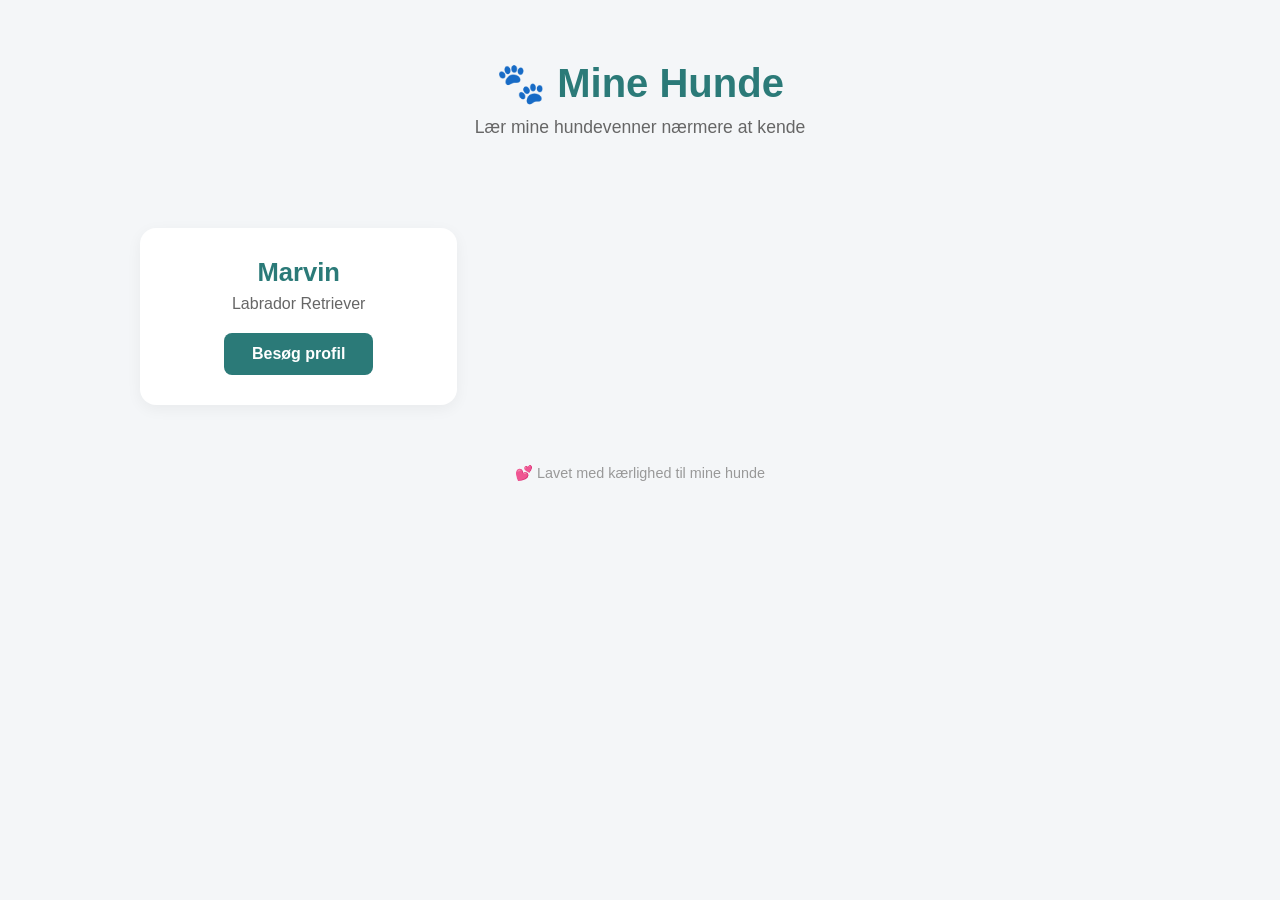
==== index.html @ 88247cbe "Add homepage with link to Marvin profile" ====
<!DOCTYPE html>
<html lang="da">
<head>
    <meta charset="UTF-8">
    <meta name="viewport" content="width=device-width, initial-scale=1.0">
    <title>Mine Hunde</title>
    <style>
        :root {
            --bg-color: #f4f6f8;
            --card-bg: #ffffff;
            --text-color: #333333;
            --accent-color: #2b7a78;
            --btn-text: #ffffff;
        }

        * {
            margin: 0;
            padding: 0;
            box-sizing: border-box;
        }

        body {
            font-family: -apple-system, BlinkMacSystemFont, "Segoe UI", Roboto, Helvetica, Arial, sans-serif;
            background-color: var(--bg-color);
            color: var(--text-color);
            padding: 20px;
            min-height: 100vh;
        }

        .container {
            max-width: 1000px;
            margin: 0 auto;
        }

        header {
            text-align: center;
            margin-bottom: 50px;
            padding: 40px 20px;
        }

        header h1 {
            font-size: 2.5rem;
            margin-bottom: 10px;
            color: var(--accent-color);
        }

        header p {
            font-size: 1.1rem;
            color: #666666;
        }

        .dogs-grid {
            display: grid;
            grid-template-columns: repeat(auto-fill, minmax(300px, 1fr));
            gap: 24px;
            margin-bottom: 40px;
        }

        .dog-card {
            background: var(--card-bg);
            border-radius: 16px;
            box-shadow: 0 4px 15px rgba(0, 0, 0, 0.05);
            overflow: hidden;
            transition: transform 0.2s ease, box-shadow 0.2s ease;
            text-decoration: none;
            color: inherit;
        }

        .dog-card:hover {
            transform: translateY(-8px);
            box-shadow: 0 8px 25px rgba(0, 0, 0, 0.1);
        }

        .dog-card-content {
            padding: 30px 24px;
            text-align: center;
        }

        .dog-card h2 {
            font-size: 1.6rem;
            margin-bottom: 8px;
            color: var(--accent-color);
        }

        .dog-card p {
            color: #666666;
            font-size: 1rem;
            margin-bottom: 20px;
        }

        .dog-card-btn {
            display: inline-block;
            background-color: var(--accent-color);
            color: var(--btn-text);
            padding: 12px 28px;
            border-radius: 8px;
            font-weight: bold;
            text-decoration: none;
            transition: background-color 0.2s ease;
        }

        .dog-card-btn:hover {
            background-color: #1f5854;
        }

        footer {
            text-align: center;
            padding: 20px;
            color: #999999;
            font-size: 0.9rem;
        }

        @media (max-width: 600px) {
            header h1 {
                font-size: 2rem;
            }

            .dogs-grid {
                grid-template-columns: 1fr;
            }
        }
    </style>
</head>
<body>
    <div class="container">
        <header>
            <h1>🐾 Mine Hunde</h1>
            <p>Lær mine hundevenner nærmere at kende</p>
        </header>

        <div class="dogs-grid">
            <a href="Marvin" class="dog-card">
                <div class="dog-card-content">
                    <h2>Marvin</h2>
                    <p>Labrador Retriever</p>
                    <span class="dog-card-btn">Besøg profil</span>
                </div>
            </a>
        </div>

        <footer>
            <p>💕 Lavet med kærlighed til mine hunde</p>
        </footer>
    </div>
</body>
</html>
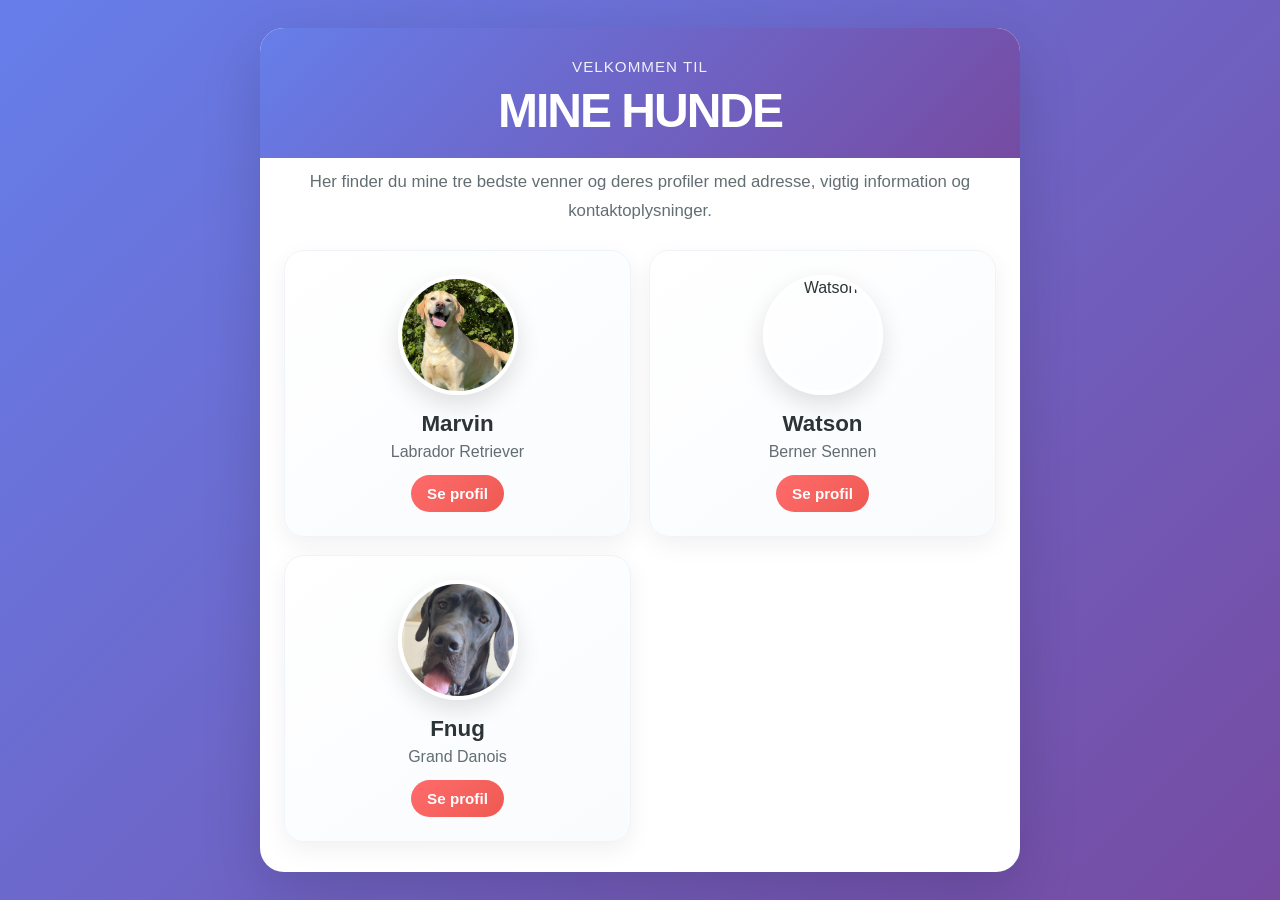
==== commit 240e0c10: "Added Fnug's profile page with updated information, including a new image, name, breed, and birthday" ====
--- a/index.html
+++ b/index.html
@@ -4,143 +4,54 @@
     <meta charset="UTF-8">
     <meta name="viewport" content="width=device-width, initial-scale=1.0">
     <title>Mine Hunde</title>
-    <style>
-        :root {
-            --bg-color: #f4f6f8;
-            --card-bg: #ffffff;
-            --text-color: #333333;
-            --accent-color: #2b7a78;
-            --btn-text: #ffffff;
-        }
-
-        * {
-            margin: 0;
-            padding: 0;
-            box-sizing: border-box;
-        }
-
-        body {
-            font-family: -apple-system, BlinkMacSystemFont, "Segoe UI", Roboto, Helvetica, Arial, sans-serif;
-            background-color: var(--bg-color);
-            color: var(--text-color);
-            padding: 20px;
-            min-height: 100vh;
-        }
-
-        .container {
-            max-width: 1000px;
-            margin: 0 auto;
-        }
-
-        header {
-            text-align: center;
-            margin-bottom: 50px;
-            padding: 40px 20px;
-        }
-
-        header h1 {
-            font-size: 2.5rem;
-            margin-bottom: 10px;
-            color: var(--accent-color);
-        }
-
-        header p {
-            font-size: 1.1rem;
-            color: #666666;
-        }
-
-        .dogs-grid {
-            display: grid;
-            grid-template-columns: repeat(auto-fill, minmax(300px, 1fr));
-            gap: 24px;
-            margin-bottom: 40px;
-        }
-
-        .dog-card {
-            background: var(--card-bg);
-            border-radius: 16px;
-            box-shadow: 0 4px 15px rgba(0, 0, 0, 0.05);
-            overflow: hidden;
-            transition: transform 0.2s ease, box-shadow 0.2s ease;
-            text-decoration: none;
-            color: inherit;
-        }
-
-        .dog-card:hover {
-            transform: translateY(-8px);
-            box-shadow: 0 8px 25px rgba(0, 0, 0, 0.1);
-        }
-
-        .dog-card-content {
-            padding: 30px 24px;
-            text-align: center;
-        }
-
-        .dog-card h2 {
-            font-size: 1.6rem;
-            margin-bottom: 8px;
-            color: var(--accent-color);
-        }
-
-        .dog-card p {
-            color: #666666;
-            font-size: 1rem;
-            margin-bottom: 20px;
-        }
-
-        .dog-card-btn {
-            display: inline-block;
-            background-color: var(--accent-color);
-            color: var(--btn-text);
-            padding: 12px 28px;
-            border-radius: 8px;
-            font-weight: bold;
-            text-decoration: none;
-            transition: background-color 0.2s ease;
-        }
-
-        .dog-card-btn:hover {
-            background-color: #1f5854;
-        }
-
-        footer {
-            text-align: center;
-            padding: 20px;
-            color: #999999;
-            font-size: 0.9rem;
-        }
-
-        @media (max-width: 600px) {
-            header h1 {
-                font-size: 2rem;
-            }
-
-            .dogs-grid {
-                grid-template-columns: 1fr;
-            }
-        }
-    </style>
+    <link rel="stylesheet" href="https://cdnjs.cloudflare.com/ajax/libs/font-awesome/6.4.0/css/all.min.css">
+    <link rel="stylesheet" href="styles.css">
 </head>
 <body>
-    <div class="container">
-        <header>
-            <h1>🐾 Mine Hunde</h1>
-            <p>Lær mine hundevenner nærmere at kende</p>
-        </header>
+    <div class="landing-shell">
+        <div class="profile-card landing-card">
+            <div class="header-banner">
+                <h2>Velkommen til</h2>
+                <h1>MINE HUNDE</h1>
+            </div>
 
-        <div class="dogs-grid">
-            <a href="Marvin" class="dog-card">
-                <div class="dog-card-content">
-                    <h2>Marvin</h2>
-                    <p>Labrador Retriever</p>
-                    <span class="dog-card-btn">Besøg profil</span>
+            <div class="content">
+                <div class="landing-intro">
+                    <p>Her finder du mine tre bedste venner og deres profiler med adresse, vigtig information og kontaktoplysninger.</p>
                 </div>
-            </a>
+
+                <div class="dogs-grid">
+                    <a href="Marvin/" class="dog-card-link">
+                        <div class="dog-card">
+                            <img src="Marvin/Marvin.jpg" alt="Marvin" class="avatar small-avatar">
+                            <h3>Marvin</h3>
+                            <p>Labrador Retriever</p>
+                            <span class="dog-card-btn">Se profil</span>
+                        </div>
+                    </a>
+
+                    <a href="Watson/" class="dog-card-link">
+                        <div class="dog-card">
+                            <img src="Watson/Watson.JPEG" alt="Watson" class="avatar small-avatar">
+                            <h3>Watson</h3>
+                            <p>Berner Sennen</p>
+                            <span class="dog-card-btn">Se profil</span>
+
+                        </div>
+                    </a>
+                    <a href="Fnug/" class="dog-card-link">
+                        <div class="dog-card">
+                            <img src="Fnug/Fnug.JPEG" alt="Fnug" class="avatar small-avatar">
+                            <h3>Fnug</h3>
+                            <p>Grand Danois</p>
+                            <span class="dog-card-btn">Se profil</span>
+                        </div>
+                    </a>
+                        </div>
+                    </a>
+                </div>
+            </div>
         </div>
-
-        <footer>
-            <p>💕 Lavet med kærlighed til mine hunde</p>
-        </footer>
     </div>
 </body>
 </html>
--- a/styles.css
+++ b/styles.css
@@ -0,0 +1,433 @@
+:root {
+    --primary: #ff6b6b;
+    --primary-dark: #ee5a52;
+    --secondary: #4ecdc4;
+    --background: linear-gradient(135deg, #667eea 0%, #764ba2 100%);
+    --card-bg: #ffffff;
+    --text-primary: #2d3436;
+    --text-secondary: #636e72;
+    --border-light: #f0f3f7;
+    --success: #27ae60;
+}
+
+* {
+    margin: 0;
+    padding: 0;
+    box-sizing: border-box;
+}
+
+body {
+    font-family: -apple-system, BlinkMacSystemFont, "Segoe UI", Roboto, "Helvetica Neue", Arial, sans-serif;
+    background: var(--background);
+    color: var(--text-primary);
+    min-height: 100vh;
+    padding: 20px;
+    display: flex;
+    justify-content: center;
+    align-items: center;
+}
+
+.profile-card {
+    background: var(--card-bg);
+    width: 100%;
+    max-width: 500px;
+    border-radius: 24px;
+    box-shadow: 0 20px 60px rgba(0, 0, 0, 0.15);
+    overflow: hidden;
+    animation: slideUp 0.6s ease-out;
+}
+
+@keyframes slideUp {
+    from {
+        opacity: 0;
+        transform: translateY(30px);
+    }
+    to {
+        opacity: 1;
+        transform: translateY(0);
+    }
+}
+
+.header-banner {
+    background: linear-gradient(135deg, #667eea 0%, #764ba2 100%);
+    padding: 30px 24px 20px;
+    text-align: center;
+    color: white;
+}
+
+.avatar {
+    width: 160px;
+    height: 160px;
+    border-radius: 50%;
+    object-fit: cover;
+    border: 6px solid white;
+    margin: 20px auto 20px;
+    display: block;
+    box-shadow: 0 10px 30px rgba(0, 0, 0, 0.2);
+}
+
+h2 {
+    font-size: 0.95rem;
+    font-weight: 500;
+    opacity: 0.9;
+    margin-bottom: 8px;
+    letter-spacing: 1px;
+    text-transform: uppercase;
+}
+
+h1 {
+    font-size: 3rem;
+    font-weight: 800;
+    margin: 0;
+    letter-spacing: -2px;
+}
+
+.content {
+    padding: 10px 24px 30px;
+}
+
+.status-badge {
+    background: linear-gradient(135deg, #ff6b6b 0%, #ee5a52 100%);
+    color: white;
+    padding: 12px 20px;
+    border: none;
+    border-radius: 50px;
+    font-weight: 700;
+    font-size: 0.95rem;
+    margin: 0 auto 28px;
+    display: flex;
+    align-items: center;
+    justify-content: center;
+    gap: 8px;
+    width: fit-content;
+    box-shadow: 0 4px 15px rgba(255, 107, 107, 0.3);
+    animation: pulse 2s infinite;
+    cursor: pointer;
+    transition: transform 0.2s ease, box-shadow 0.2s ease;
+}
+
+.status-badge:hover {
+    transform: translateY(-2px);
+    box-shadow: 0 8px 20px rgba(255, 107, 107, 0.4);
+}
+
+@keyframes pulse {
+    0%, 100% { transform: scale(1); }
+    50% { transform: scale(1.05); }
+}
+
+.status-badge i {
+    font-size: 1.1rem;
+}
+
+.bio-trigger {
+    display: flex;
+    align-items: center;
+    justify-content: space-between;
+    gap: 12px;
+    width: 100%;
+    border: none;
+    background: #f8f9fa;
+    color: var(--text-primary);
+    padding: 18px 20px;
+    border-radius: 12px;
+    border-left: 4px solid var(--secondary);
+    margin-bottom: 32px;
+    font-size: 1.05rem;
+    cursor: pointer;
+    text-align: left;
+    transition: transform 0.2s ease, box-shadow 0.2s ease;
+}
+
+.bio-trigger:hover {
+    transform: translateY(-1px);
+    box-shadow: 0 6px 20px rgba(0, 0, 0, 0.08);
+}
+
+.bio-trigger span {
+    color: var(--secondary);
+    font-weight: 700;
+}
+
+.modal-overlay {
+    position: fixed;
+    inset: 0;
+    background: rgba(45, 52, 54, 0.7);
+    display: none;
+    align-items: center;
+    justify-content: center;
+    padding: 20px;
+    z-index: 1000;
+}
+
+.modal-overlay.is-open {
+    display: flex;
+}
+
+.modal-card {
+    background: white;
+    border-radius: 20px;
+    padding: 28px;
+    max-width: 420px;
+    width: 100%;
+    position: relative;
+    box-shadow: 0 20px 60px rgba(0, 0, 0, 0.25);
+}
+
+.modal-card h3 {
+    margin-bottom: 12px;
+    color: var(--text-primary);
+}
+
+.modal-card p {
+    line-height: 1.7;
+    color: var(--text-secondary);
+}
+
+.modal-action {
+    margin-top: 18px;
+    border: none;
+    background: linear-gradient(135deg, #ff6b6b 0%, #ee5a52 100%);
+    color: white;
+    padding: 10px 16px;
+    border-radius: 999px;
+    font-weight: 700;
+    cursor: pointer;
+}
+
+.modal-close {
+    position: absolute;
+    top: 12px;
+    right: 12px;
+    border: none;
+    background: transparent;
+    font-size: 1.8rem;
+    color: var(--text-secondary);
+    cursor: pointer;
+}
+
+body.modal-open {
+    overflow: hidden;
+}
+
+.info-section {
+    margin-bottom: 32px;
+    width: 100%;
+}
+
+.info-item {
+    display: flex;
+    align-items: flex-start;
+    gap: 16px;
+    padding: 16px 0;
+    border-bottom: 1px solid var(--border-light);
+}
+
+.info-item:last-child {
+    border-bottom: none;
+}
+
+.info-icon {
+    width: 44px;
+    height: 44px;
+    background: linear-gradient(135deg, #667eea 0%, #764ba2 100%);
+    border-radius: 12px;
+    display: flex;
+    align-items: center;
+    justify-content: center;
+    color: white;
+    font-size: 1.3rem;
+    flex-shrink: 0;
+}
+
+.info-content {
+    flex: 1;
+}
+
+.info-label {
+    font-size: 0.85rem;
+    color: var(--text-secondary);
+    font-weight: 600;
+    text-transform: uppercase;
+    letter-spacing: 0.5px;
+    margin-bottom: 4px;
+}
+
+.info-value {
+    font-size: 1.05rem;
+    font-weight: 600;
+    color: var(--text-primary);
+}
+
+.address-link {
+    display: inline-block;
+    text-decoration: none;
+    color: var(--text-primary);
+    transition: color 0.2s ease;
+}
+
+.address-link:hover {
+    color: var(--secondary);
+    text-decoration: underline;
+}
+
+.contact-footer {
+    margin-top: 24px;
+    text-align: center;
+}
+
+.contact-label {
+    display: inline-block;
+    margin-bottom: 10px;
+    padding: 10px 25px;
+    border-radius: 999px;
+    background: rgba(255, 107, 107, 0.12);
+    color: #c44545;
+    font-size: 1.5rem;
+    font-weight: 800;
+    letter-spacing: 0.04em;
+    text-transform: uppercase;
+}
+
+.contact-buttons {
+    display: grid;
+    grid-template-columns: 1fr 1fr;
+    gap: 12px;
+}
+
+.cta-button {
+    display: flex;
+    align-items: center;
+    justify-content: center;
+    gap: 10px;
+    background: linear-gradient(135deg, #ff6b6b 0%, #ee5a52 100%);
+    color: white;
+    text-decoration: none;
+    padding: 16px 18px;
+    border-radius: 16px;
+    font-size: 1rem;
+    font-weight: 700;
+    border: none;
+    cursor: pointer;
+    box-shadow: 0 8px 25px rgba(255, 107, 107, 0.3);
+    transition: all 0.3s ease;
+    text-align: center;
+    width: 100%;
+}
+
+.cta-button:hover {
+    transform: translateY(-3px);
+    box-shadow: 0 12px 35px rgba(255, 107, 107, 0.4);
+}
+
+.cta-button:active {
+    transform: translateY(-1px);
+}
+
+.cta-button i {
+    font-size: 1.3rem;
+}
+
+.footer-text {
+    text-align: center;
+    margin-top: 24px;
+    font-size: 0.9rem;
+    color: var(--text-secondary);
+}
+
+.landing-shell {
+    width: 100%;
+    max-width: 760px;
+}
+
+.landing-card {
+    max-width: 760px;
+}
+
+.landing-intro {
+    text-align: center;
+    margin-bottom: 24px;
+    color: var(--text-secondary);
+    font-size: 1.05rem;
+    line-height: 1.7;
+}
+
+.dogs-grid {
+    display: grid;
+    grid-template-columns: repeat(2, minmax(0, 1fr));
+    gap: 18px;
+}
+
+.dog-card-link {
+    text-decoration: none;
+    color: inherit;
+}
+
+.dog-card {
+    background: linear-gradient(145deg, #ffffff, #f9fbfd);
+    border: 1px solid var(--border-light);
+    border-radius: 20px;
+    padding: 24px 20px;
+    text-align: center;
+    transition: transform 0.2s ease, box-shadow 0.2s ease;
+    box-shadow: 0 8px 24px rgba(0, 0, 0, 0.06);
+}
+
+.dog-card:hover {
+    transform: translateY(-3px);
+    box-shadow: 0 12px 28px rgba(0, 0, 0, 0.1);
+}
+
+.small-avatar {
+    width: 120px;
+    height: 120px;
+    margin: 0 auto 16px;
+    border: 4px solid white;
+    box-shadow: 0 10px 24px rgba(0, 0, 0, 0.12);
+}
+
+.dog-card h3 {
+    font-size: 1.4rem;
+    margin-bottom: 6px;
+    color: var(--text-primary);
+}
+
+.dog-card p {
+    color: var(--text-secondary);
+    margin-bottom: 14px;
+}
+
+.dog-card-btn {
+    display: inline-flex;
+    align-items: center;
+    justify-content: center;
+    padding: 10px 16px;
+    border-radius: 999px;
+    background: linear-gradient(135deg, var(--primary) 0%, var(--primary-dark) 100%);
+    color: white;
+    font-weight: 700;
+    font-size: 0.95rem;
+}
+
+@media (max-width: 480px) {
+    .profile-card {
+        border-radius: 16px;
+    }
+
+    h1 {
+        font-size: 2.2rem;
+    }
+
+    .content {
+        padding: 32px 20px 24px;
+    }
+
+    .cta-button {
+        font-size: 1rem;
+        padding: 16px 20px;
+    }
+
+    .dogs-grid {
+        grid-template-columns: 1fr;
+    }
+}
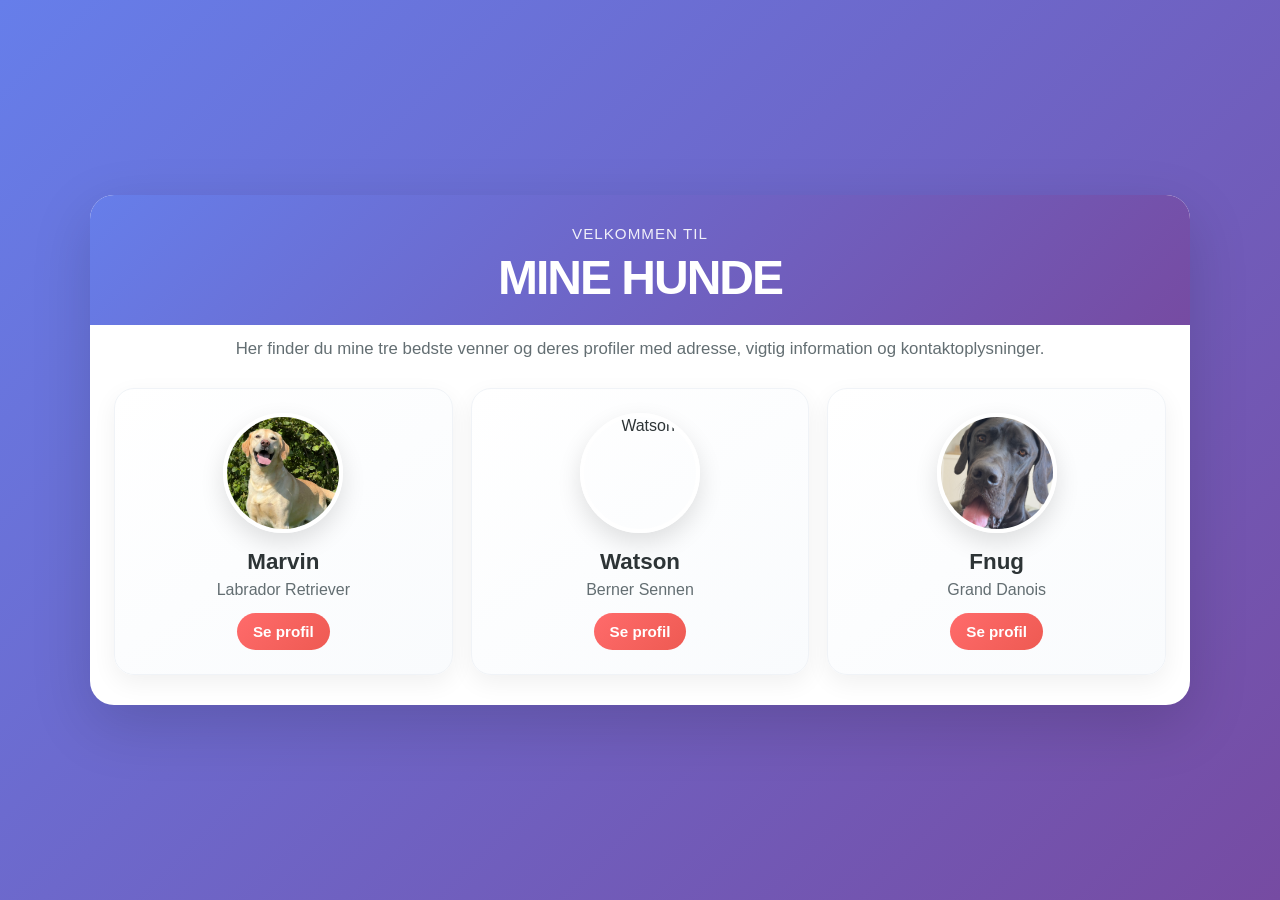
==== commit c1b009a5: "Updated index page to fit 3 dogs" ====
--- a/index.html
+++ b/index.html
@@ -36,9 +36,9 @@
                             <h3>Watson</h3>
                             <p>Berner Sennen</p>
                             <span class="dog-card-btn">Se profil</span>
-
                         </div>
                     </a>
+
                     <a href="Fnug/" class="dog-card-link">
                         <div class="dog-card">
                             <img src="Fnug/Fnug.JPEG" alt="Fnug" class="avatar small-avatar">
@@ -47,8 +47,6 @@
                             <span class="dog-card-btn">Se profil</span>
                         </div>
                     </a>
-                        </div>
-                    </a>
                 </div>
             </div>
         </div>
--- a/styles.css
+++ b/styles.css
@@ -337,11 +337,11 @@
 
 .landing-shell {
     width: 100%;
-    max-width: 760px;
+    max-width: 1100px;
 }
 
 .landing-card {
-    max-width: 760px;
+    max-width: 1100px;
 }
 
 .landing-intro {
@@ -354,8 +354,9 @@
 
 .dogs-grid {
     display: grid;
-    grid-template-columns: repeat(2, minmax(0, 1fr));
+    grid-template-columns: repeat(3, minmax(0, 1fr));
     gap: 18px;
+    align-items: stretch;
 }
 
 .dog-card-link {
@@ -409,6 +410,12 @@
     font-size: 0.95rem;
 }
 
+@media (max-width: 900px) {
+    .dogs-grid {
+        grid-template-columns: repeat(2, minmax(0, 1fr));
+    }
+}
+
 @media (max-width: 480px) {
     .profile-card {
         border-radius: 16px;
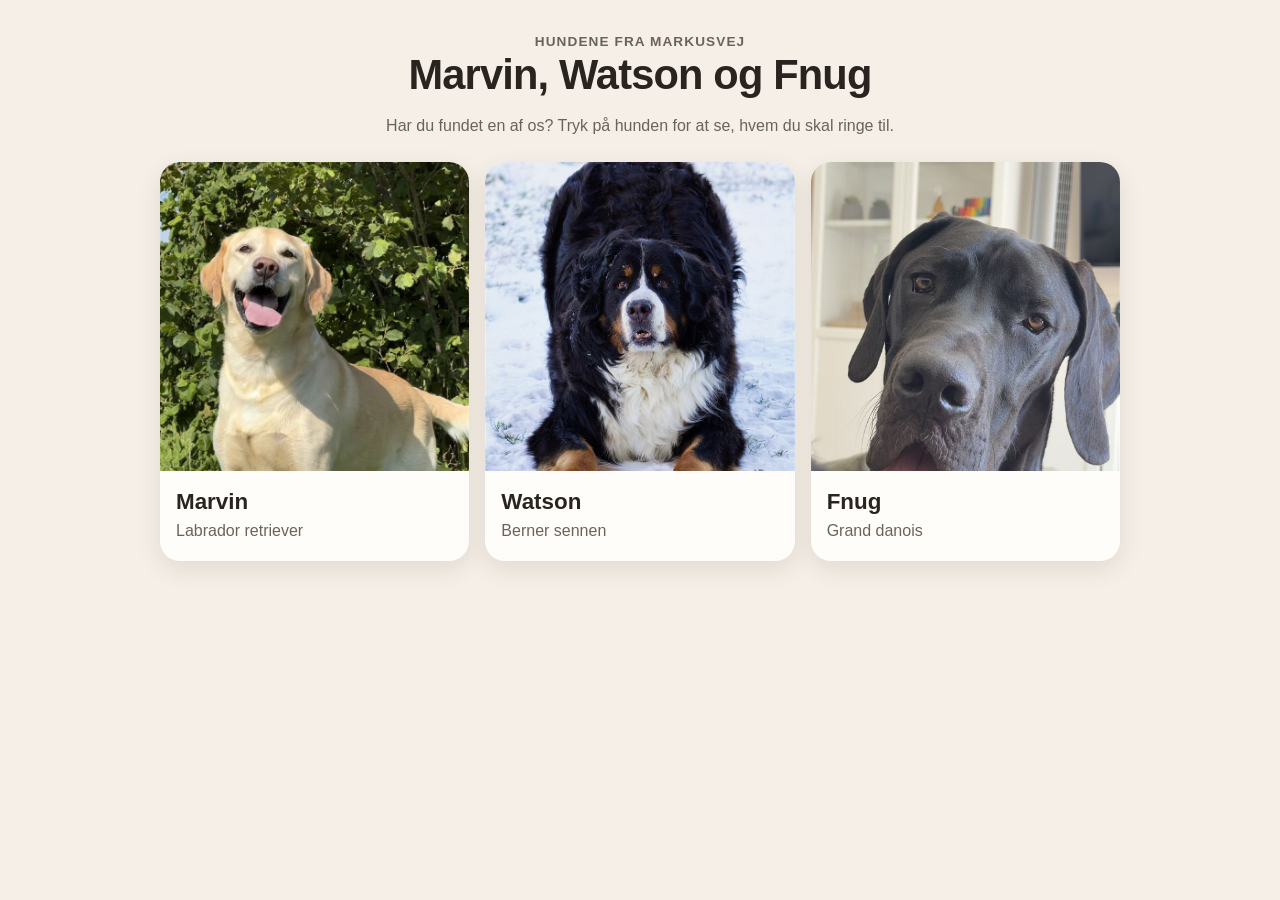
==== commit eca3142f: "Nyt design og bedre indhold til finder-siderne - Ring/SMS-knapper højt oppe, ingen automatisk pop-up" ====
--- a/index.html
+++ b/index.html
@@ -3,53 +3,50 @@
 <head>
     <meta charset="UTF-8">
     <meta name="viewport" content="width=device-width, initial-scale=1.0">
-    <title>Mine Hunde</title>
-    <link rel="stylesheet" href="https://cdnjs.cloudflare.com/ajax/libs/font-awesome/6.4.0/css/all.min.css">
+    <meta name="robots" content="noindex">
+    <meta name="theme-color" content="#2f6b4f">
+    <title>Marvin, Watson og Fnug</title>
+    <meta name="description" content="Hundene fra Markusvej i Sabro. Har du fundet en af os, så tryk på hunden og ring til vores familie.">
+    <meta property="og:title" content="Marvin, Watson og Fnug">
+    <meta property="og:description" content="Hundene fra Markusvej i Sabro.">
+    <meta property="og:image" content="https://markusvej.dk/Marvin/foto.jpg">
+    <meta property="og:url" content="https://markusvej.dk/">
+    <link rel="icon" href="data:image/svg+xml,<svg xmlns='http://www.w3.org/2000/svg' viewBox='0 0 100 100'><text y='.9em' font-size='90'>🐾</text></svg>">
     <link rel="stylesheet" href="styles.css">
 </head>
 <body>
-    <div class="landing-shell">
-        <div class="profile-card landing-card">
-            <div class="header-banner">
-                <h2>Velkommen til</h2>
-                <h1>MINE HUNDE</h1>
-            </div>
+    <main class="landing">
+        <header class="landing-header">
+            <p class="eyebrow">Hundene fra Markusvej</p>
+            <h1>Marvin, Watson og Fnug</h1>
+            <p>Har du fundet en af os? Tryk på hunden for at se, hvem du skal ringe til.</p>
+        </header>
 
-            <div class="content">
-                <div class="landing-intro">
-                    <p>Her finder du mine tre bedste venner og deres profiler med adresse, vigtig information og kontaktoplysninger.</p>
+        <div class="dogs-grid">
+            <a href="Marvin/" class="dog-card">
+                <img src="Marvin/foto.jpg" alt="" style="object-position: center 20%">
+                <div class="dog-card-body">
+                    <h2>Marvin</h2>
+                    <p>Labrador retriever</p>
                 </div>
+            </a>
 
-                <div class="dogs-grid">
-                    <a href="Marvin/" class="dog-card-link">
-                        <div class="dog-card">
-                            <img src="Marvin/Marvin.jpg" alt="Marvin" class="avatar small-avatar">
-                            <h3>Marvin</h3>
-                            <p>Labrador Retriever</p>
-                            <span class="dog-card-btn">Se profil</span>
-                        </div>
-                    </a>
+            <a href="Watson/" class="dog-card">
+                <img src="Watson/foto.jpg" alt="" style="object-position: center 40%">
+                <div class="dog-card-body">
+                    <h2>Watson</h2>
+                    <p>Berner sennen</p>
+                </div>
+            </a>
 
-                    <a href="Watson/" class="dog-card-link">
-                        <div class="dog-card">
-                            <img src="Watson/Watson.JPEG" alt="Watson" class="avatar small-avatar">
-                            <h3>Watson</h3>
-                            <p>Berner Sennen</p>
-                            <span class="dog-card-btn">Se profil</span>
-                        </div>
-                    </a>
-
-                    <a href="Fnug/" class="dog-card-link">
-                        <div class="dog-card">
-                            <img src="Fnug/Fnug.JPEG" alt="Fnug" class="avatar small-avatar">
-                            <h3>Fnug</h3>
-                            <p>Grand Danois</p>
-                            <span class="dog-card-btn">Se profil</span>
-                        </div>
-                    </a>
+            <a href="Fnug/" class="dog-card">
+                <img src="Fnug/foto.jpg" alt="" style="object-position: center 25%">
+                <div class="dog-card-body">
+                    <h2>Fnug</h2>
+                    <p>Grand danois</p>
                 </div>
-            </div>
+            </a>
         </div>
-    </div>
+    </main>
 </body>
 </html>
--- a/styles.css
+++ b/styles.css
@@ -1,13 +1,30 @@
 :root {
-    --primary: #ff6b6b;
-    --primary-dark: #ee5a52;
-    --secondary: #4ecdc4;
-    --background: linear-gradient(135deg, #667eea 0%, #764ba2 100%);
-    --card-bg: #ffffff;
-    --text-primary: #2d3436;
-    --text-secondary: #636e72;
-    --border-light: #f0f3f7;
-    --success: #27ae60;
+    --bg: #f5efe7;
+    --card: #fffdf9;
+    --text: #2a2420;
+    --muted: #6d625a;
+    --line: #ece3d8;
+    --accent: #2f6b4f;
+    --accent-dark: #24543e;
+    --accent-soft: #e3efe8;
+    --alert-bg: #fff4e0;
+    --alert-line: #e8b464;
+    --radius: 20px;
+}
+
+@media (prefers-color-scheme: dark) {
+    :root {
+        --bg: #1b1916;
+        --card: #262320;
+        --text: #f3ede6;
+        --muted: #b5aaa0;
+        --line: #3a3531;
+        --accent: #4f9c76;
+        --accent-dark: #3f845f;
+        --accent-soft: #2c3b33;
+        --alert-bg: #3a2f1e;
+        --alert-line: #b88a3e;
+    }
 }
 
 * {
@@ -18,423 +35,309 @@
 
 body {
     font-family: -apple-system, BlinkMacSystemFont, "Segoe UI", Roboto, "Helvetica Neue", Arial, sans-serif;
-    background: var(--background);
-    color: var(--text-primary);
+    background: var(--bg);
+    color: var(--text);
+    line-height: 1.5;
     min-height: 100vh;
-    padding: 20px;
+    padding: 24px 16px;
+}
+
+a {
+    color: inherit;
+}
+
+.icon {
+    width: 1.2em;
+    height: 1.2em;
+    flex-shrink: 0;
+}
+
+/* Hundeprofil */
+
+.profile-card {
+    background: var(--card);
+    width: 100%;
+    max-width: 480px;
+    margin: 0 auto;
+    border-radius: var(--radius);
+    box-shadow: 0 12px 40px rgba(60, 40, 20, 0.12);
+    overflow: hidden;
+    position: relative;
+}
+
+.hero {
+    position: relative;
+    aspect-ratio: 4 / 3;
+    background: var(--line);
+}
+
+.hero img {
+    width: 100%;
+    height: 100%;
+    object-fit: cover;
+    display: block;
+}
+
+.back-link {
+    position: absolute;
+    top: 12px;
+    left: 12px;
+    display: inline-flex;
+    align-items: center;
+    gap: 6px;
+    padding: 8px 14px;
+    border-radius: 999px;
+    background: rgba(255, 253, 249, 0.92);
+    color: #2a2420;
+    text-decoration: none;
+    font-weight: 600;
+    font-size: 0.9rem;
+    box-shadow: 0 4px 14px rgba(0, 0, 0, 0.15);
+}
+
+.content {
+    padding: 20px 20px 28px;
+}
+
+.eyebrow {
+    font-size: 0.85rem;
+    font-weight: 600;
+    letter-spacing: 0.08em;
+    text-transform: uppercase;
+    color: var(--muted);
+}
+
+h1 {
+    font-size: 2.6rem;
+    font-weight: 800;
+    letter-spacing: -0.02em;
+    line-height: 1.1;
+    margin-bottom: 16px;
+}
+
+.alert {
+    background: var(--alert-bg);
+    border-left: 4px solid var(--alert-line);
+    border-radius: 12px;
+    padding: 14px 16px;
+    margin-bottom: 24px;
+}
+
+.alert h2 {
+    font-size: 1.05rem;
+    margin-bottom: 4px;
+}
+
+.alert p {
+    color: var(--text);
+}
+
+.section-title {
+    font-size: 1.1rem;
+    font-weight: 700;
+    margin-bottom: 12px;
+}
+
+.contacts {
+    display: grid;
+    grid-template-columns: 1fr 1fr;
+    gap: 12px;
+    margin-bottom: 12px;
+}
+
+.contact {
     display: flex;
-    justify-content: center;
-    align-items: center;
-}
-
-.profile-card {
-    background: var(--card-bg);
-    width: 100%;
-    max-width: 500px;
-    border-radius: 24px;
-    box-shadow: 0 20px 60px rgba(0, 0, 0, 0.15);
-    overflow: hidden;
-    animation: slideUp 0.6s ease-out;
-}
-
-@keyframes slideUp {
-    from {
-        opacity: 0;
-        transform: translateY(30px);
-    }
-    to {
-        opacity: 1;
-        transform: translateY(0);
-    }
-}
-
-.header-banner {
-    background: linear-gradient(135deg, #667eea 0%, #764ba2 100%);
-    padding: 30px 24px 20px;
+    flex-direction: column;
+    gap: 8px;
+}
+
+.contact-name {
+    font-weight: 700;
     text-align: center;
-    color: white;
-}
-
-.avatar {
-    width: 160px;
-    height: 160px;
-    border-radius: 50%;
-    object-fit: cover;
-    border: 6px solid white;
-    margin: 20px auto 20px;
-    display: block;
-    box-shadow: 0 10px 30px rgba(0, 0, 0, 0.2);
-}
-
-h2 {
-    font-size: 0.95rem;
-    font-weight: 500;
-    opacity: 0.9;
-    margin-bottom: 8px;
-    letter-spacing: 1px;
-    text-transform: uppercase;
-}
-
-h1 {
-    font-size: 3rem;
-    font-weight: 800;
-    margin: 0;
-    letter-spacing: -2px;
-}
-
-.content {
-    padding: 10px 24px 30px;
-}
-
-.status-badge {
-    background: linear-gradient(135deg, #ff6b6b 0%, #ee5a52 100%);
-    color: white;
-    padding: 12px 20px;
-    border: none;
-    border-radius: 50px;
-    font-weight: 700;
-    font-size: 0.95rem;
-    margin: 0 auto 28px;
+}
+
+.button {
     display: flex;
     align-items: center;
     justify-content: center;
     gap: 8px;
-    width: fit-content;
-    box-shadow: 0 4px 15px rgba(255, 107, 107, 0.3);
-    animation: pulse 2s infinite;
-    cursor: pointer;
-    transition: transform 0.2s ease, box-shadow 0.2s ease;
-}
-
-.status-badge:hover {
-    transform: translateY(-2px);
-    box-shadow: 0 8px 20px rgba(255, 107, 107, 0.4);
-}
-
-@keyframes pulse {
-    0%, 100% { transform: scale(1); }
-    50% { transform: scale(1.05); }
-}
-
-.status-badge i {
-    font-size: 1.1rem;
-}
-
-.bio-trigger {
-    display: flex;
-    align-items: center;
-    justify-content: space-between;
-    gap: 12px;
-    width: 100%;
-    border: none;
-    background: #f8f9fa;
-    color: var(--text-primary);
-    padding: 18px 20px;
-    border-radius: 12px;
-    border-left: 4px solid var(--secondary);
-    margin-bottom: 32px;
-    font-size: 1.05rem;
-    cursor: pointer;
-    text-align: left;
-    transition: transform 0.2s ease, box-shadow 0.2s ease;
-}
-
-.bio-trigger:hover {
-    transform: translateY(-1px);
-    box-shadow: 0 6px 20px rgba(0, 0, 0, 0.08);
-}
-
-.bio-trigger span {
-    color: var(--secondary);
-    font-weight: 700;
-}
-
-.modal-overlay {
-    position: fixed;
-    inset: 0;
-    background: rgba(45, 52, 54, 0.7);
-    display: none;
-    align-items: center;
-    justify-content: center;
-    padding: 20px;
-    z-index: 1000;
-}
-
-.modal-overlay.is-open {
-    display: flex;
-}
-
-.modal-card {
-    background: white;
-    border-radius: 20px;
-    padding: 28px;
-    max-width: 420px;
-    width: 100%;
-    position: relative;
-    box-shadow: 0 20px 60px rgba(0, 0, 0, 0.25);
-}
-
-.modal-card h3 {
-    margin-bottom: 12px;
-    color: var(--text-primary);
-}
-
-.modal-card p {
-    line-height: 1.7;
-    color: var(--text-secondary);
-}
-
-.modal-action {
-    margin-top: 18px;
-    border: none;
-    background: linear-gradient(135deg, #ff6b6b 0%, #ee5a52 100%);
-    color: white;
-    padding: 10px 16px;
-    border-radius: 999px;
-    font-weight: 700;
-    cursor: pointer;
-}
-
-.modal-close {
-    position: absolute;
-    top: 12px;
-    right: 12px;
-    border: none;
-    background: transparent;
-    font-size: 1.8rem;
-    color: var(--text-secondary);
-    cursor: pointer;
-}
-
-body.modal-open {
-    overflow: hidden;
-}
-
-.info-section {
-    margin-bottom: 32px;
-    width: 100%;
-}
-
-.info-item {
-    display: flex;
-    align-items: flex-start;
-    gap: 16px;
-    padding: 16px 0;
-    border-bottom: 1px solid var(--border-light);
-}
-
-.info-item:last-child {
-    border-bottom: none;
-}
-
-.info-icon {
-    width: 44px;
-    height: 44px;
-    background: linear-gradient(135deg, #667eea 0%, #764ba2 100%);
-    border-radius: 12px;
-    display: flex;
-    align-items: center;
-    justify-content: center;
-    color: white;
-    font-size: 1.3rem;
-    flex-shrink: 0;
-}
-
-.info-content {
-    flex: 1;
-}
-
-.info-label {
-    font-size: 0.85rem;
-    color: var(--text-secondary);
-    font-weight: 600;
-    text-transform: uppercase;
-    letter-spacing: 0.5px;
-    margin-bottom: 4px;
-}
-
-.info-value {
-    font-size: 1.05rem;
-    font-weight: 600;
-    color: var(--text-primary);
-}
-
-.address-link {
-    display: inline-block;
-    text-decoration: none;
-    color: var(--text-primary);
-    transition: color 0.2s ease;
-}
-
-.address-link:hover {
-    color: var(--secondary);
-    text-decoration: underline;
-}
-
-.contact-footer {
-    margin-top: 24px;
-    text-align: center;
-}
-
-.contact-label {
-    display: inline-block;
-    margin-bottom: 10px;
-    padding: 10px 25px;
-    border-radius: 999px;
-    background: rgba(255, 107, 107, 0.12);
-    color: #c44545;
-    font-size: 1.5rem;
-    font-weight: 800;
-    letter-spacing: 0.04em;
-    text-transform: uppercase;
-}
-
-.contact-buttons {
-    display: grid;
-    grid-template-columns: 1fr 1fr;
-    gap: 12px;
-}
-
-.cta-button {
-    display: flex;
-    align-items: center;
-    justify-content: center;
-    gap: 10px;
-    background: linear-gradient(135deg, #ff6b6b 0%, #ee5a52 100%);
-    color: white;
-    text-decoration: none;
-    padding: 16px 18px;
-    border-radius: 16px;
+    min-height: 48px;
+    padding: 12px 14px;
+    border-radius: 14px;
     font-size: 1rem;
     font-weight: 700;
+    text-decoration: none;
     border: none;
     cursor: pointer;
-    box-shadow: 0 8px 25px rgba(255, 107, 107, 0.3);
-    transition: all 0.3s ease;
+    font-family: inherit;
+    width: 100%;
+}
+
+.button-primary {
+    background: var(--accent);
+    color: #fff;
+}
+
+.button-primary:hover {
+    background: var(--accent-dark);
+}
+
+.button-secondary {
+    background: var(--accent-soft);
+    color: var(--text);
+}
+
+.button-ghost {
+    background: transparent;
+    color: var(--accent);
+    border: 2px solid var(--accent-soft);
+}
+
+.location-status {
+    font-size: 0.9rem;
+    color: var(--muted);
     text-align: center;
-    width: 100%;
-}
-
-.cta-button:hover {
-    transform: translateY(-3px);
-    box-shadow: 0 12px 35px rgba(255, 107, 107, 0.4);
-}
-
-.cta-button:active {
-    transform: translateY(-1px);
-}
-
-.cta-button i {
-    font-size: 1.3rem;
-}
-
-.footer-text {
+    margin-top: 8px;
+    min-height: 1.4em;
+}
+
+.facts {
+    margin-top: 24px;
+    border-top: 1px solid var(--line);
+}
+
+.fact {
+    display: flex;
+    justify-content: space-between;
+    align-items: baseline;
+    gap: 16px;
+    padding: 12px 0;
+    border-bottom: 1px solid var(--line);
+}
+
+.fact dt {
+    color: var(--muted);
+    font-size: 0.9rem;
+    font-weight: 600;
+}
+
+.fact dd {
+    font-weight: 600;
+    text-align: right;
+}
+
+.fact dd a {
+    color: var(--accent);
+}
+
+.note {
+    margin-top: 20px;
+    color: var(--muted);
+}
+
+/* Forside */
+
+.landing {
+    max-width: 960px;
+    margin: 0 auto;
+}
+
+.landing-header {
     text-align: center;
-    margin-top: 24px;
-    font-size: 0.9rem;
-    color: var(--text-secondary);
-}
-
-.landing-shell {
-    width: 100%;
-    max-width: 1100px;
-}
-
-.landing-card {
-    max-width: 1100px;
-}
-
-.landing-intro {
-    text-align: center;
-    margin-bottom: 24px;
-    color: var(--text-secondary);
-    font-size: 1.05rem;
-    line-height: 1.7;
+    margin: 8px 0 24px;
+}
+
+.landing-header p {
+    color: var(--muted);
+    max-width: 520px;
+    margin: 0 auto;
 }
 
 .dogs-grid {
     display: grid;
     grid-template-columns: repeat(3, minmax(0, 1fr));
-    gap: 18px;
-    align-items: stretch;
-}
-
-.dog-card-link {
+    gap: 16px;
+}
+
+.dog-card {
+    display: block;
+    background: var(--card);
+    border-radius: var(--radius);
+    overflow: hidden;
     text-decoration: none;
-    color: inherit;
-}
-
-.dog-card {
-    background: linear-gradient(145deg, #ffffff, #f9fbfd);
-    border: 1px solid var(--border-light);
-    border-radius: 20px;
-    padding: 24px 20px;
-    text-align: center;
+    box-shadow: 0 8px 24px rgba(60, 40, 20, 0.1);
     transition: transform 0.2s ease, box-shadow 0.2s ease;
-    box-shadow: 0 8px 24px rgba(0, 0, 0, 0.06);
 }
 
 .dog-card:hover {
     transform: translateY(-3px);
-    box-shadow: 0 12px 28px rgba(0, 0, 0, 0.1);
-}
-
-.small-avatar {
-    width: 120px;
-    height: 120px;
-    margin: 0 auto 16px;
-    border: 4px solid white;
-    box-shadow: 0 10px 24px rgba(0, 0, 0, 0.12);
-}
-
-.dog-card h3 {
+    box-shadow: 0 12px 30px rgba(60, 40, 20, 0.16);
+}
+
+.dog-card img {
+    width: 100%;
+    aspect-ratio: 1 / 1;
+    object-fit: cover;
+    display: block;
+}
+
+.dog-card-body {
+    padding: 14px 16px 18px;
+}
+
+.dog-card h2 {
     font-size: 1.4rem;
-    margin-bottom: 6px;
-    color: var(--text-primary);
 }
 
 .dog-card p {
-    color: var(--text-secondary);
-    margin-bottom: 14px;
-}
-
-.dog-card-btn {
-    display: inline-flex;
-    align-items: center;
-    justify-content: center;
-    padding: 10px 16px;
-    border-radius: 999px;
-    background: linear-gradient(135deg, var(--primary) 0%, var(--primary-dark) 100%);
-    color: white;
-    font-weight: 700;
-    font-size: 0.95rem;
-}
-
-@media (max-width: 900px) {
-    .dogs-grid {
-        grid-template-columns: repeat(2, minmax(0, 1fr));
-    }
-}
-
-@media (max-width: 480px) {
-    .profile-card {
-        border-radius: 16px;
-    }
-
-    h1 {
-        font-size: 2.2rem;
-    }
-
-    .content {
-        padding: 32px 20px 24px;
-    }
-
-    .cta-button {
-        font-size: 1rem;
-        padding: 16px 20px;
-    }
-
+    color: var(--muted);
+}
+
+@media (max-width: 720px) {
     .dogs-grid {
         grid-template-columns: 1fr;
-    }
-}
+        max-width: 420px;
+        margin: 0 auto;
+    }
+
+    .dog-card {
+        display: grid;
+        grid-template-columns: 112px 1fr;
+        align-items: center;
+    }
+
+    .dog-card img {
+        height: 112px;
+    }
+}
+
+@media (max-width: 360px) {
+    .contacts {
+        grid-template-columns: 1fr;
+    }
+}
+
+@media (prefers-reduced-motion: no-preference) {
+    .profile-card {
+        animation: slideUp 0.4s ease-out;
+    }
+}
+
+@media (prefers-reduced-motion: reduce) {
+    .dog-card,
+    .dog-card:hover {
+        transition: none;
+        transform: none;
+    }
+}
+
+@keyframes slideUp {
+    from {
+        opacity: 0;
+        transform: translateY(16px);
+    }
+    to {
+        opacity: 1;
+        transform: translateY(0);
+    }
+}
